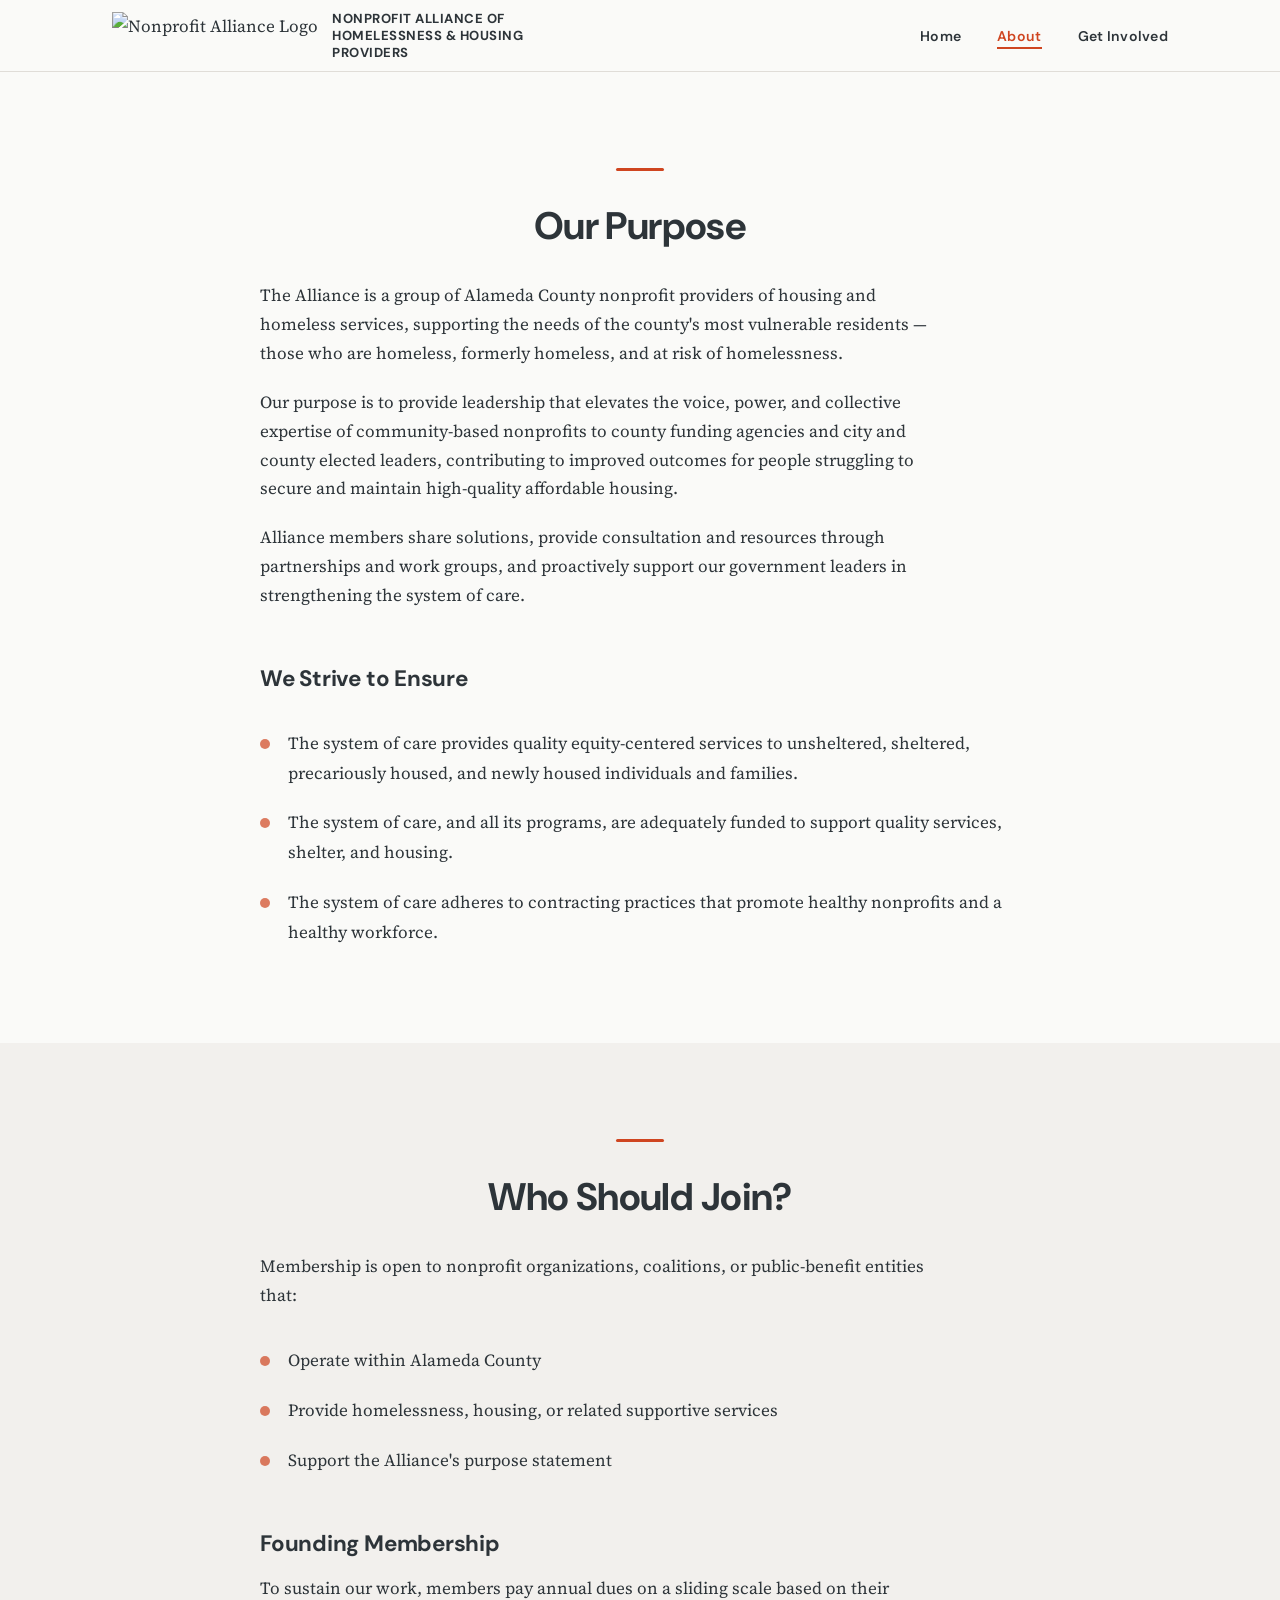
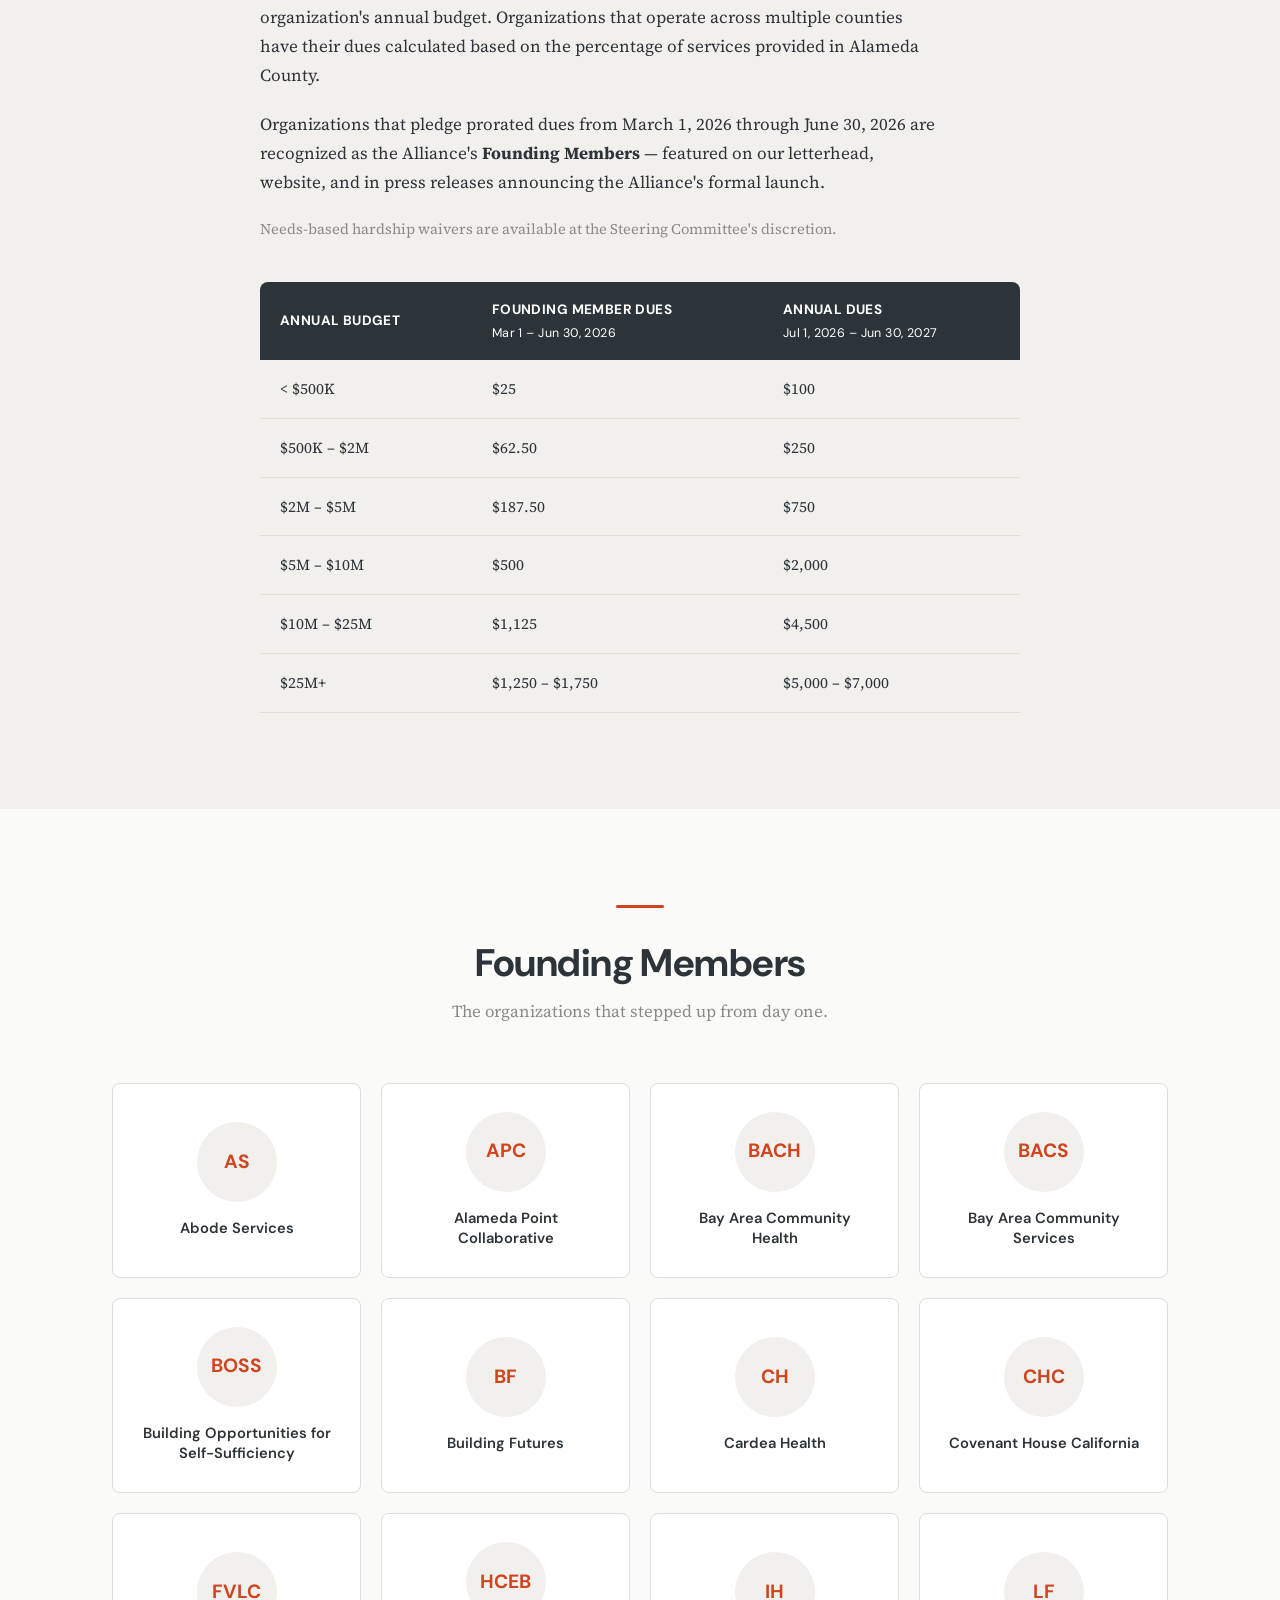
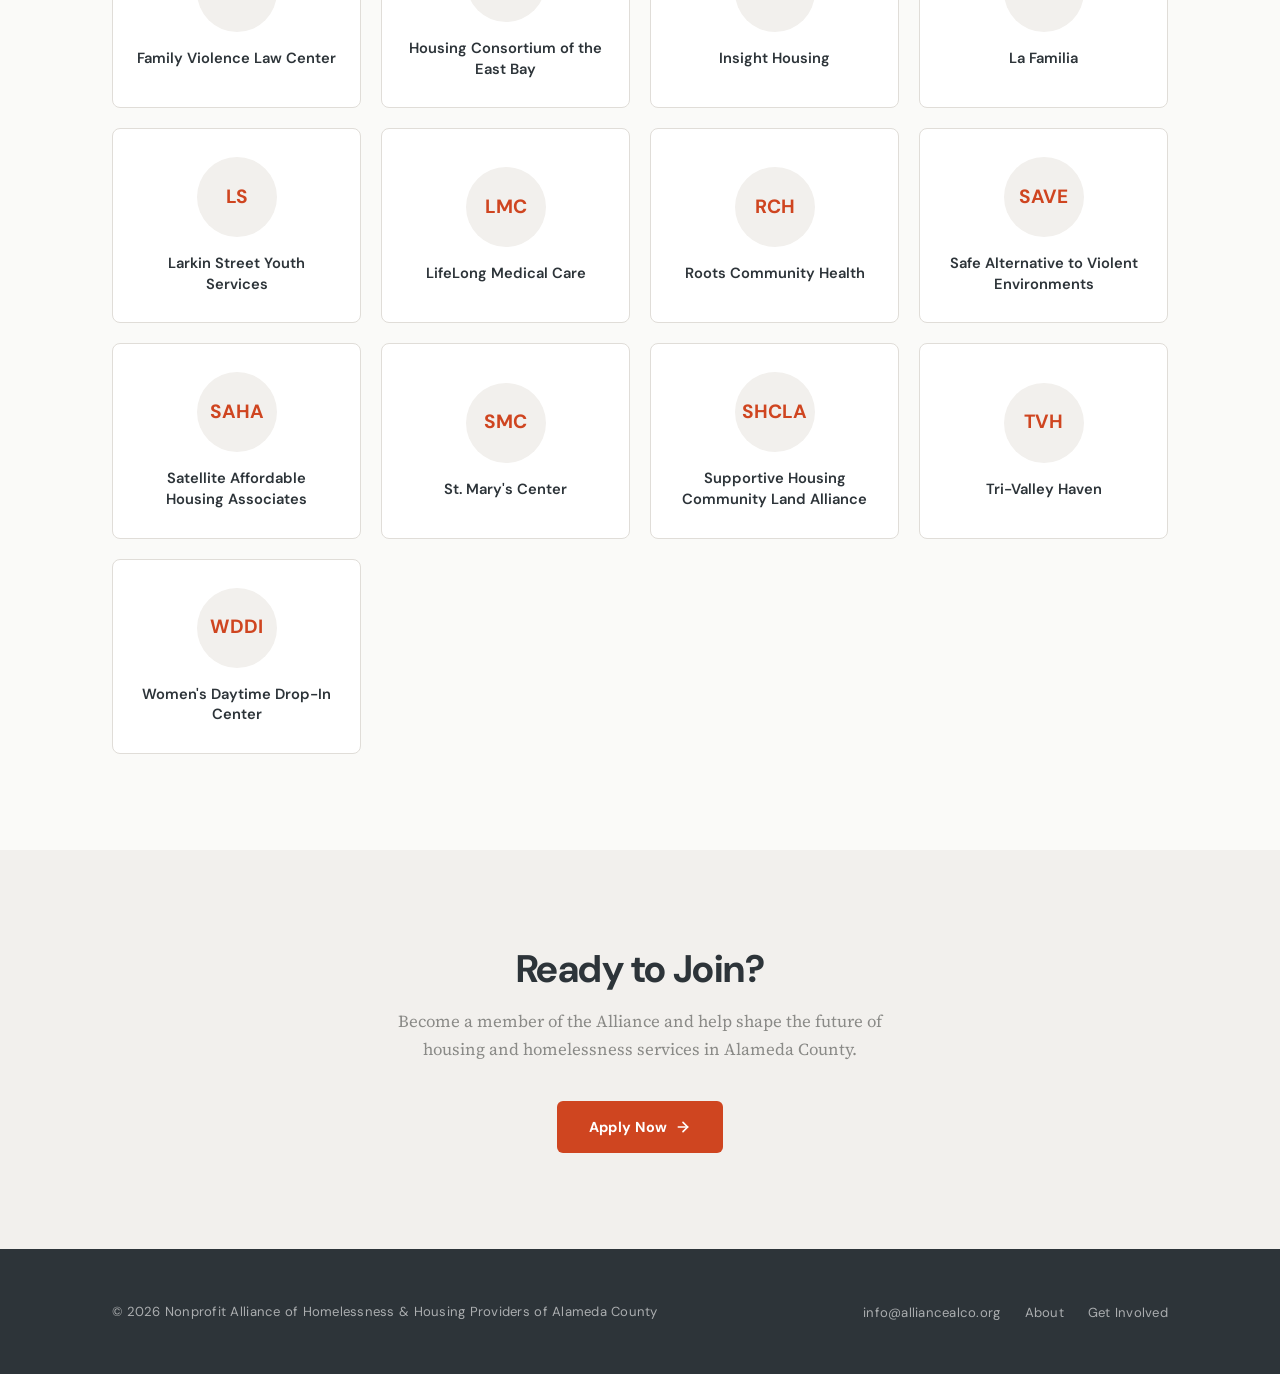
==== about.html @ 9b770913 "Initial commit" ====
<!DOCTYPE html>
<html lang="en">
<head>
  <meta charset="UTF-8">
  <meta name="viewport" content="width=device-width, initial-scale=1.0">
  <title>About — Nonprofit Alliance of Homelessness &amp; Housing Providers</title>
  <meta name="description" content="Our purpose, membership details, and the founding members of the Nonprofit Alliance of Homelessness and Housing Providers of Alameda County.">
  <link rel="preconnect" href="https://fonts.googleapis.com">
  <link rel="preconnect" href="https://fonts.gstatic.com" crossorigin>
  <link href="https://fonts.googleapis.com/css2?family=DM+Sans:ital,opsz,wght@0,9..40,400;0,9..40,600;0,9..40,700;1,9..40,400&family=Source+Serif+4:opsz,wght@8..60,400;8..60,600&display=swap" rel="stylesheet">
  <link rel="stylesheet" href="styles.css">
</head>
<body>

  <!-- ========== HEADER ========== -->
  <header class="site-header">
    <div class="header-inner">
      <a href="index.html" class="header-logo">
        <img src="assets/logo-transparent.png" alt="Nonprofit Alliance Logo">
        <span>Nonprofit Alliance of Homelessness &amp; Housing Providers</span>
      </a>
      <button class="hamburger" aria-label="Toggle menu" aria-expanded="false">
        <svg viewBox="0 0 24 24" fill="none" stroke="currentColor" stroke-width="2">
          <line x1="3" y1="6" x2="21" y2="6"/>
          <line x1="3" y1="12" x2="21" y2="12"/>
          <line x1="3" y1="18" x2="21" y2="18"/>
        </svg>
      </button>
      <nav>
        <ul class="nav-links">
          <li><a href="index.html">Home</a></li>
          <li><a href="about.html">About</a></li>
          <li><a href="get-involved.html">Get Involved</a></li>
        </ul>
      </nav>
    </div>
  </header>

  <!-- ========== PURPOSE STATEMENT ========== -->
  <section class="purpose-section">
    <div class="container">
      <div class="purpose-section__inner">
        <hr class="section-divider fade-in">
        <h2 class="fade-in">Our Purpose</h2>
        <div class="fade-in">
          <p style="margin-bottom:20px;">
            The Alliance is a group of Alameda County nonprofit providers of housing and homeless services, supporting the needs of the county's most vulnerable residents — those who are homeless, formerly homeless, and at risk of homelessness.
          </p>
          <p style="margin-bottom:20px;">
            Our purpose is to provide leadership that elevates the voice, power, and collective expertise of community-based nonprofits to county funding agencies and city and county elected leaders, contributing to improved outcomes for people struggling to secure and maintain high-quality affordable housing.
          </p>
          <p>
            Alliance members share solutions, provide consultation and resources through partnerships and work groups, and proactively support our government leaders in strengthening the system of care.
          </p>
        </div>

        <h3 class="fade-in" style="margin-top:56px; margin-bottom:24px;">We Strive to Ensure</h3>
        <ul class="purpose-goals fade-in">
          <li>The system of care provides quality equity-centered services to unsheltered, sheltered, precariously housed, and newly housed individuals and families.</li>
          <li>The system of care, and all its programs, are adequately funded to support quality services, shelter, and housing.</li>
          <li>The system of care adheres to contracting practices that promote healthy nonprofits and a healthy workforce.</li>
        </ul>
      </div>
    </div>
  </section>

  <!-- ========== WHO SHOULD JOIN ========== -->
  <section class="section section--light">
    <div class="container">
      <div style="max-width:760px; margin:0 auto;">
        <hr class="section-divider fade-in">
        <h2 class="fade-in" style="text-align:center; margin-bottom:32px;">Who Should Join?</h2>
        <p class="fade-in" style="margin-bottom:28px;">
          Membership is open to nonprofit organizations, coalitions, or public-benefit entities that:
        </p>
        <ul class="purpose-goals fade-in">
          <li>Operate within Alameda County</li>
          <li>Provide homelessness, housing, or related supportive services</li>
          <li>Support the Alliance's purpose statement</li>
        </ul>

        <h3 class="fade-in" style="margin-top:56px; margin-bottom:16px;">Founding Membership</h3>
        <p class="fade-in" style="margin-bottom:20px;">
          To sustain our work, members pay annual dues on a sliding scale based on their organization's annual budget. Organizations that operate across multiple counties have their dues calculated based on the percentage of services provided in Alameda County.
        </p>
        <p class="fade-in" style="margin-bottom:20px;">
          Organizations that pledge prorated dues from March 1, 2026 through June 30, 2026 are recognized as the Alliance's <strong>Founding Members</strong> — featured on our letterhead, website, and in press releases announcing the Alliance's formal launch.
        </p>
        <p class="fade-in" style="font-size:0.92rem; color:var(--color-mid-gray);">
          Needs-based hardship waivers are available at the Steering Committee's discretion.
        </p>

        <!-- Dues Table -->
        <div class="dues-table-wrapper fade-in">
          <table class="dues-table">
            <thead>
              <tr>
                <th>Annual Budget</th>
                <th>Founding Member Dues<br><span style="font-weight:400; text-transform:none; font-size:0.78rem;">Mar 1 – Jun 30, 2026</span></th>
                <th>Annual Dues<br><span style="font-weight:400; text-transform:none; font-size:0.78rem;">Jul 1, 2026 – Jun 30, 2027</span></th>
              </tr>
            </thead>
            <tbody>
              <tr><td>&lt; $500K</td><td>$25</td><td>$100</td></tr>
              <tr><td>$500K – $2M</td><td>$62.50</td><td>$250</td></tr>
              <tr><td>$2M – $5M</td><td>$187.50</td><td>$750</td></tr>
              <tr><td>$5M – $10M</td><td>$500</td><td>$2,000</td></tr>
              <tr><td>$10M – $25M</td><td>$1,125</td><td>$4,500</td></tr>
              <tr><td>$25M+</td><td>$1,250 – $1,750</td><td>$5,000 – $7,000</td></tr>
            </tbody>
          </table>
        </div>
      </div>
    </div>
  </section>

  <!-- ========== FOUNDING MEMBERS ========== -->
  <section class="members-section">
    <div class="container">
      <hr class="section-divider fade-in">
      <h2 class="fade-in">Founding Members</h2>
      <p class="members-section__subtitle fade-in">The organizations that stepped up from day one.</p>

      <div class="members-grid">

        <div class="member-card fade-in">
          <div class="member-card__logo"><span class="member-card__logo--placeholder">AS</span></div>
          <h4>Abode Services</h4>
        </div>

        <div class="member-card fade-in">
          <div class="member-card__logo"><span class="member-card__logo--placeholder">APC</span></div>
          <h4>Alameda Point Collaborative</h4>
        </div>

        <div class="member-card fade-in">
          <div class="member-card__logo"><span class="member-card__logo--placeholder">BACH</span></div>
          <h4>Bay Area Community Health</h4>
        </div>

        <div class="member-card fade-in">
          <div class="member-card__logo"><span class="member-card__logo--placeholder">BACS</span></div>
          <h4>Bay Area Community Services</h4>
        </div>

        <div class="member-card fade-in">
          <div class="member-card__logo"><span class="member-card__logo--placeholder">BOSS</span></div>
          <h4>Building Opportunities for Self-Sufficiency</h4>
        </div>

        <div class="member-card fade-in">
          <div class="member-card__logo"><span class="member-card__logo--placeholder">BF</span></div>
          <h4>Building Futures</h4>
        </div>

        <div class="member-card fade-in">
          <div class="member-card__logo"><span class="member-card__logo--placeholder">CH</span></div>
          <h4>Cardea Health</h4>
        </div>

        <div class="member-card fade-in">
          <div class="member-card__logo"><span class="member-card__logo--placeholder">CHC</span></div>
          <h4>Covenant House California</h4>
        </div>

        <div class="member-card fade-in">
          <div class="member-card__logo"><span class="member-card__logo--placeholder">FVLC</span></div>
          <h4>Family Violence Law Center</h4>
        </div>

        <div class="member-card fade-in">
          <div class="member-card__logo"><span class="member-card__logo--placeholder">HCEB</span></div>
          <h4>Housing Consortium of the East Bay</h4>
        </div>

        <div class="member-card fade-in">
          <div class="member-card__logo"><span class="member-card__logo--placeholder">IH</span></div>
          <h4>Insight Housing</h4>
        </div>

        <div class="member-card fade-in">
          <div class="member-card__logo"><span class="member-card__logo--placeholder">LF</span></div>
          <h4>La Familia</h4>
        </div>

        <div class="member-card fade-in">
          <div class="member-card__logo"><span class="member-card__logo--placeholder">LS</span></div>
          <h4>Larkin Street Youth Services</h4>
        </div>

        <div class="member-card fade-in">
          <div class="member-card__logo"><span class="member-card__logo--placeholder">LMC</span></div>
          <h4>LifeLong Medical Care</h4>
        </div>

        <div class="member-card fade-in">
          <div class="member-card__logo"><span class="member-card__logo--placeholder">RCH</span></div>
          <h4>Roots Community Health</h4>
        </div>

        <div class="member-card fade-in">
          <div class="member-card__logo"><span class="member-card__logo--placeholder">SAVE</span></div>
          <h4>Safe Alternative to Violent Environments</h4>
        </div>

        <div class="member-card fade-in">
          <div class="member-card__logo"><span class="member-card__logo--placeholder">SAHA</span></div>
          <h4>Satellite Affordable Housing Associates</h4>
        </div>

        <div class="member-card fade-in">
          <div class="member-card__logo"><span class="member-card__logo--placeholder">SMC</span></div>
          <h4>St. Mary's Center</h4>
        </div>

        <div class="member-card fade-in">
          <div class="member-card__logo"><span class="member-card__logo--placeholder">SHCLA</span></div>
          <h4>Supportive Housing Community Land Alliance</h4>
        </div>

        <div class="member-card fade-in">
          <div class="member-card__logo"><span class="member-card__logo--placeholder">TVH</span></div>
          <h4>Tri-Valley Haven</h4>
        </div>

        <div class="member-card fade-in">
          <div class="member-card__logo"><span class="member-card__logo--placeholder">WDDI</span></div>
          <h4>Women's Daytime Drop-In Center</h4>
        </div>

      </div>
    </div>
  </section>

  <!-- ========== CTA ========== -->
  <section class="section section--light">
    <div class="container" style="text-align:center;">
      <h2 class="fade-in">Ready to Join?</h2>
      <p class="fade-in" style="margin:16px auto 36px; color:var(--color-mid-gray); font-size:1.05rem; max-width:520px;">
        Become a member of the Alliance and help shape the future of housing and homelessness services in Alameda County.
      </p>
      <a href="https://docs.google.com/forms/d/e/1FAIpQLSe69scnPIRaoThyMR6WDxv0zRVeHmMl56t-_Q5QWDwLuuTLCQ/viewform?usp=header" class="btn btn--primary fade-in" target="_blank" rel="noopener">
        Apply Now
        <svg width="16" height="16" viewBox="0 0 24 24" fill="none" stroke="currentColor" stroke-width="2.5" stroke-linecap="round" stroke-linejoin="round"><line x1="5" y1="12" x2="19" y2="12"/><polyline points="12 5 19 12 12 19"/></svg>
      </a>
    </div>
  </section>

  <!-- ========== FOOTER ========== -->
  <footer class="site-footer">
    <div class="footer-inner">
      <p>&copy; 2026 Nonprofit Alliance of Homelessness &amp; Housing Providers of Alameda County</p>
      <ul class="footer-links">
        <li><a href="mailto:info@alliancealco.org">info@alliancealco.org</a></li>
        <li><a href="about.html">About</a></li>
        <li><a href="get-involved.html">Get Involved</a></li>
      </ul>
    </div>
  </footer>

  <script src="main.js"></script>
</body>
</html>
---- styles.css ----
/* ============================================
   Nonprofit Alliance of Homelessness & Housing
   Providers of Alameda County — Website Styles
   ============================================ */

/* --- CSS Custom Properties --- */
:root {
  --color-charcoal: #2D3439;
  --color-red: #CF4520;
  --color-red-dark: #B53A1A;
  --color-red-light: rgba(207, 69, 32, 0.08);
  --color-warm-white: #FAFAF8;
  --color-light-gray: #F2F0ED;
  --color-mid-gray: #8A8A87;
  --color-border: #E0DDD8;
  --color-white: #FFFFFF;

  --font-display: 'DM Sans', 'Helvetica Neue', Arial, sans-serif;
  --font-body: 'Source Serif 4', 'Georgia', serif;

  --max-width: 1120px;
  --header-height: 72px;

  --ease-out: cubic-bezier(0.22, 1, 0.36, 1);
}

/* --- Reset & Base --- */
*,
*::before,
*::after {
  margin: 0;
  padding: 0;
  box-sizing: border-box;
}

html {
  scroll-behavior: smooth;
  -webkit-font-smoothing: antialiased;
  -moz-osx-font-smoothing: grayscale;
}

body {
  font-family: var(--font-body);
  color: var(--color-charcoal);
  background-color: var(--color-warm-white);
  line-height: 1.7;
  font-size: 17px;
}

img {
  max-width: 100%;
  display: block;
}

a {
  color: var(--color-red);
  text-decoration: none;
  transition: color 0.2s ease;
}

a:hover {
  color: var(--color-red-dark);
}

/* --- Typography --- */
h1, h2, h3, h4, h5, h6 {
  font-family: var(--font-display);
  font-weight: 700;
  line-height: 1.2;
  color: var(--color-charcoal);
}

h1 {
  font-size: clamp(2.2rem, 5vw, 3.4rem);
  letter-spacing: -0.02em;
}

h2 {
  font-size: clamp(1.6rem, 3.5vw, 2.4rem);
  letter-spacing: -0.015em;
}

h3 {
  font-size: clamp(1.15rem, 2vw, 1.4rem);
  letter-spacing: -0.01em;
}

p {
  max-width: 680px;
}

/* --- Layout Utilities --- */
.container {
  max-width: var(--max-width);
  margin: 0 auto;
  padding: 0 32px;
}

.section {
  padding: 96px 0;
}

.section--light {
  background: var(--color-light-gray);
}

/* --- Fade-in Animation --- */
.fade-in {
  opacity: 0;
  transform: translateY(24px);
  transition: opacity 0.7s var(--ease-out), transform 0.7s var(--ease-out);
}

.fade-in.visible {
  opacity: 1;
  transform: translateY(0);
}

/* --- Header / Navigation --- */
.site-header {
  position: sticky;
  top: 0;
  z-index: 100;
  background: var(--color-warm-white);
  border-bottom: 1px solid var(--color-border);
  height: var(--header-height);
  display: flex;
  align-items: center;
  backdrop-filter: blur(12px);
  -webkit-backdrop-filter: blur(12px);
  background: rgba(250, 250, 248, 0.92);
}

.header-inner {
  max-width: var(--max-width);
  margin: 0 auto;
  padding: 0 32px;
  width: 100%;
  display: flex;
  align-items: center;
  justify-content: space-between;
}

.header-logo {
  display: flex;
  align-items: center;
  gap: 14px;
  text-decoration: none;
  color: var(--color-charcoal);
}

.header-logo img {
  height: 48px;
  width: auto;
}

.header-logo span {
  font-family: var(--font-display);
  font-size: 0.82rem;
  font-weight: 700;
  letter-spacing: 0.04em;
  text-transform: uppercase;
  line-height: 1.3;
  max-width: 220px;
  color: var(--color-charcoal);
}

.nav-links {
  display: flex;
  align-items: center;
  gap: 36px;
  list-style: none;
}

.nav-links a {
  font-family: var(--font-display);
  font-size: 0.88rem;
  font-weight: 600;
  color: var(--color-charcoal);
  text-decoration: none;
  letter-spacing: 0.02em;
  position: relative;
  padding-bottom: 2px;
}

.nav-links a::after {
  content: '';
  position: absolute;
  bottom: -2px;
  left: 0;
  width: 0;
  height: 2px;
  background: var(--color-red);
  transition: width 0.3s var(--ease-out);
}

.nav-links a:hover::after,
.nav-links a.active::after {
  width: 100%;
}

.nav-links a.active {
  color: var(--color-red);
}

/* Mobile hamburger */
.hamburger {
  display: none;
  background: none;
  border: none;
  cursor: pointer;
  padding: 4px;
}

.hamburger svg {
  width: 28px;
  height: 28px;
  stroke: var(--color-charcoal);
}

/* --- Hero Section --- */
.hero {
  padding: 100px 0 80px;
  text-align: center;
}

.hero__logo {
  width: 160px;
  height: auto;
  margin: 0 auto 40px;
}

.hero h1 {
  margin-bottom: 24px;
}

.hero h1 .accent {
  color: var(--color-red);
}

.hero__subtitle {
  font-size: 1.15rem;
  color: var(--color-mid-gray);
  max-width: 620px;
  margin: 0 auto 48px;
  line-height: 1.8;
}

/* --- Buttons --- */
.btn {
  display: inline-flex;
  align-items: center;
  gap: 8px;
  font-family: var(--font-display);
  font-size: 0.9rem;
  font-weight: 700;
  letter-spacing: 0.03em;
  padding: 14px 32px;
  border-radius: 6px;
  border: none;
  cursor: pointer;
  transition: all 0.25s var(--ease-out);
  text-decoration: none;
}

.btn--primary {
  background: var(--color-red);
  color: var(--color-white);
}

.btn--primary:hover {
  background: var(--color-red-dark);
  color: var(--color-white);
  transform: translateY(-2px);
  box-shadow: 0 6px 24px rgba(207, 69, 32, 0.25);
}

.btn--outline {
  background: transparent;
  color: var(--color-charcoal);
  border: 2px solid var(--color-border);
}

.btn--outline:hover {
  border-color: var(--color-charcoal);
  color: var(--color-charcoal);
  transform: translateY(-2px);
}

.btn-group {
  display: flex;
  gap: 16px;
  justify-content: center;
  flex-wrap: wrap;
}

/* --- Pillars / Feature Cards --- */
.pillars {
  display: grid;
  grid-template-columns: repeat(3, 1fr);
  gap: 32px;
  margin-top: 56px;
}

.pillar-card {
  background: var(--color-white);
  border: 1px solid var(--color-border);
  border-radius: 10px;
  padding: 40px 32px;
  transition: transform 0.3s var(--ease-out), box-shadow 0.3s var(--ease-out);
}

.pillar-card:hover {
  transform: translateY(-4px);
  box-shadow: 0 12px 40px rgba(0, 0, 0, 0.06);
}

.pillar-card__icon {
  width: 48px;
  height: 48px;
  background: var(--color-red-light);
  border-radius: 10px;
  display: flex;
  align-items: center;
  justify-content: center;
  margin-bottom: 20px;
}

.pillar-card__icon svg {
  width: 24px;
  height: 24px;
  stroke: var(--color-red);
  fill: none;
  stroke-width: 1.8;
  stroke-linecap: round;
  stroke-linejoin: round;
}

.pillar-card h3 {
  margin-bottom: 12px;
}

.pillar-card p {
  color: var(--color-mid-gray);
  font-size: 0.95rem;
  line-height: 1.7;
}

/* --- Purpose Statement Section --- */
.purpose-section {
  padding: 96px 0;
}

.purpose-section__inner {
  max-width: 760px;
  margin: 0 auto;
}

.purpose-section h2 {
  margin-bottom: 32px;
  text-align: center;
}

.purpose-section blockquote {
  font-size: 1.08rem;
  line-height: 1.85;
  color: var(--color-charcoal);
  border-left: 3px solid var(--color-red);
  padding-left: 28px;
  margin: 32px 0;
  max-width: 100%;
}

.purpose-goals {
  list-style: none;
  margin-top: 36px;
  display: flex;
  flex-direction: column;
  gap: 20px;
}

.purpose-goals li {
  padding-left: 28px;
  position: relative;
  line-height: 1.75;
}

.purpose-goals li::before {
  content: '';
  position: absolute;
  left: 0;
  top: 10px;
  width: 10px;
  height: 10px;
  border-radius: 50%;
  background: var(--color-red);
  opacity: 0.7;
}

/* --- Founding Members --- */
.members-section {
  padding: 96px 0;
}

.members-section h2 {
  text-align: center;
  margin-bottom: 12px;
}

.members-section__subtitle {
  text-align: center;
  color: var(--color-mid-gray);
  margin: 0 auto 56px;
  font-size: 1.05rem;
}

.members-grid {
  display: grid;
  grid-template-columns: repeat(auto-fill, minmax(220px, 1fr));
  gap: 20px;
}

.member-card {
  background: var(--color-white);
  border: 1px solid var(--color-border);
  border-radius: 8px;
  padding: 28px 24px;
  display: flex;
  flex-direction: column;
  align-items: center;
  justify-content: center;
  text-align: center;
  min-height: 120px;
  transition: transform 0.3s var(--ease-out), box-shadow 0.3s var(--ease-out);
}

.member-card:hover {
  transform: translateY(-3px);
  box-shadow: 0 8px 28px rgba(0, 0, 0, 0.05);
}

.member-card__logo {
  width: 80px;
  height: 80px;
  border-radius: 50%;
  background: var(--color-light-gray);
  display: flex;
  align-items: center;
  justify-content: center;
  margin-bottom: 16px;
  overflow: hidden;
  flex-shrink: 0;
}

.member-card__logo img {
  width: 100%;
  height: 100%;
  object-fit: cover;
}

.member-card__logo--placeholder {
  font-family: var(--font-display);
  font-size: 1.2rem;
  font-weight: 700;
  color: var(--color-red);
}

.member-card h4 {
  font-size: 0.92rem;
  font-weight: 600;
  line-height: 1.4;
}

/* --- Dues Table --- */
.dues-table-wrapper {
  overflow-x: auto;
  margin-top: 40px;
}

.dues-table {
  width: 100%;
  border-collapse: collapse;
  font-size: 0.95rem;
}

.dues-table thead th {
  font-family: var(--font-display);
  font-weight: 700;
  text-align: left;
  padding: 16px 20px;
  background: var(--color-charcoal);
  color: var(--color-white);
  font-size: 0.85rem;
  letter-spacing: 0.03em;
  text-transform: uppercase;
}

.dues-table thead th:first-child {
  border-radius: 8px 0 0 0;
}

.dues-table thead th:last-child {
  border-radius: 0 8px 0 0;
}

.dues-table tbody td {
  padding: 16px 20px;
  border-bottom: 1px solid var(--color-border);
}

.dues-table tbody tr:nth-child(even) {
  background: var(--color-light-gray);
}

.dues-table tbody tr:hover {
  background: var(--color-red-light);
}

/* --- Contact / Get Involved --- */
.contact-section {
  padding: 96px 0;
  text-align: center;
}

.contact-section h2 {
  margin-bottom: 20px;
}

.contact-section p {
  margin: 0 auto 40px;
  color: var(--color-mid-gray);
  font-size: 1.05rem;
}

.contact-cards {
  display: grid;
  grid-template-columns: repeat(auto-fit, minmax(280px, 1fr));
  gap: 28px;
  margin-top: 48px;
  text-align: left;
}

.contact-card {
  background: var(--color-white);
  border: 1px solid var(--color-border);
  border-radius: 10px;
  padding: 40px 32px;
}

.contact-card h3 {
  margin-bottom: 12px;
}

.contact-card p {
  color: var(--color-mid-gray);
  font-size: 0.95rem;
  margin-bottom: 24px;
}

/* --- Footer --- */
.site-footer {
  background: var(--color-charcoal);
  color: rgba(255, 255, 255, 0.6);
  padding: 48px 0;
}

.footer-inner {
  max-width: var(--max-width);
  margin: 0 auto;
  padding: 0 32px;
  display: flex;
  justify-content: space-between;
  align-items: center;
  flex-wrap: wrap;
  gap: 20px;
}

.footer-inner p {
  font-family: var(--font-display);
  font-size: 0.82rem;
  letter-spacing: 0.02em;
}

.footer-links {
  display: flex;
  gap: 24px;
  list-style: none;
}

.footer-links a {
  font-family: var(--font-display);
  font-size: 0.82rem;
  color: rgba(255, 255, 255, 0.6);
  letter-spacing: 0.02em;
}

.footer-links a:hover {
  color: var(--color-white);
}

/* --- Divider --- */
.section-divider {
  width: 48px;
  height: 3px;
  background: var(--color-red);
  border: none;
  margin: 0 auto 32px;
  border-radius: 2px;
}

/* --- Responsive --- */
@media (max-width: 900px) {
  .pillars {
    grid-template-columns: 1fr;
    gap: 20px;
  }

  .members-grid {
    grid-template-columns: repeat(auto-fill, minmax(180px, 1fr));
  }
}

@media (max-width: 768px) {
  .hamburger {
    display: block;
  }

  .nav-links {
    display: none;
    position: absolute;
    top: var(--header-height);
    left: 0;
    right: 0;
    background: var(--color-warm-white);
    border-bottom: 1px solid var(--color-border);
    flex-direction: column;
    padding: 24px 32px;
    gap: 20px;
  }

  .nav-links.open {
    display: flex;
  }

  .hero {
    padding: 64px 0 56px;
  }

  .hero__logo {
    width: 120px;
  }

  .section {
    padding: 64px 0;
  }

  .header-logo span {
    font-size: 0.72rem;
    max-width: 160px;
  }

  .footer-inner {
    flex-direction: column;
    text-align: center;
  }
}
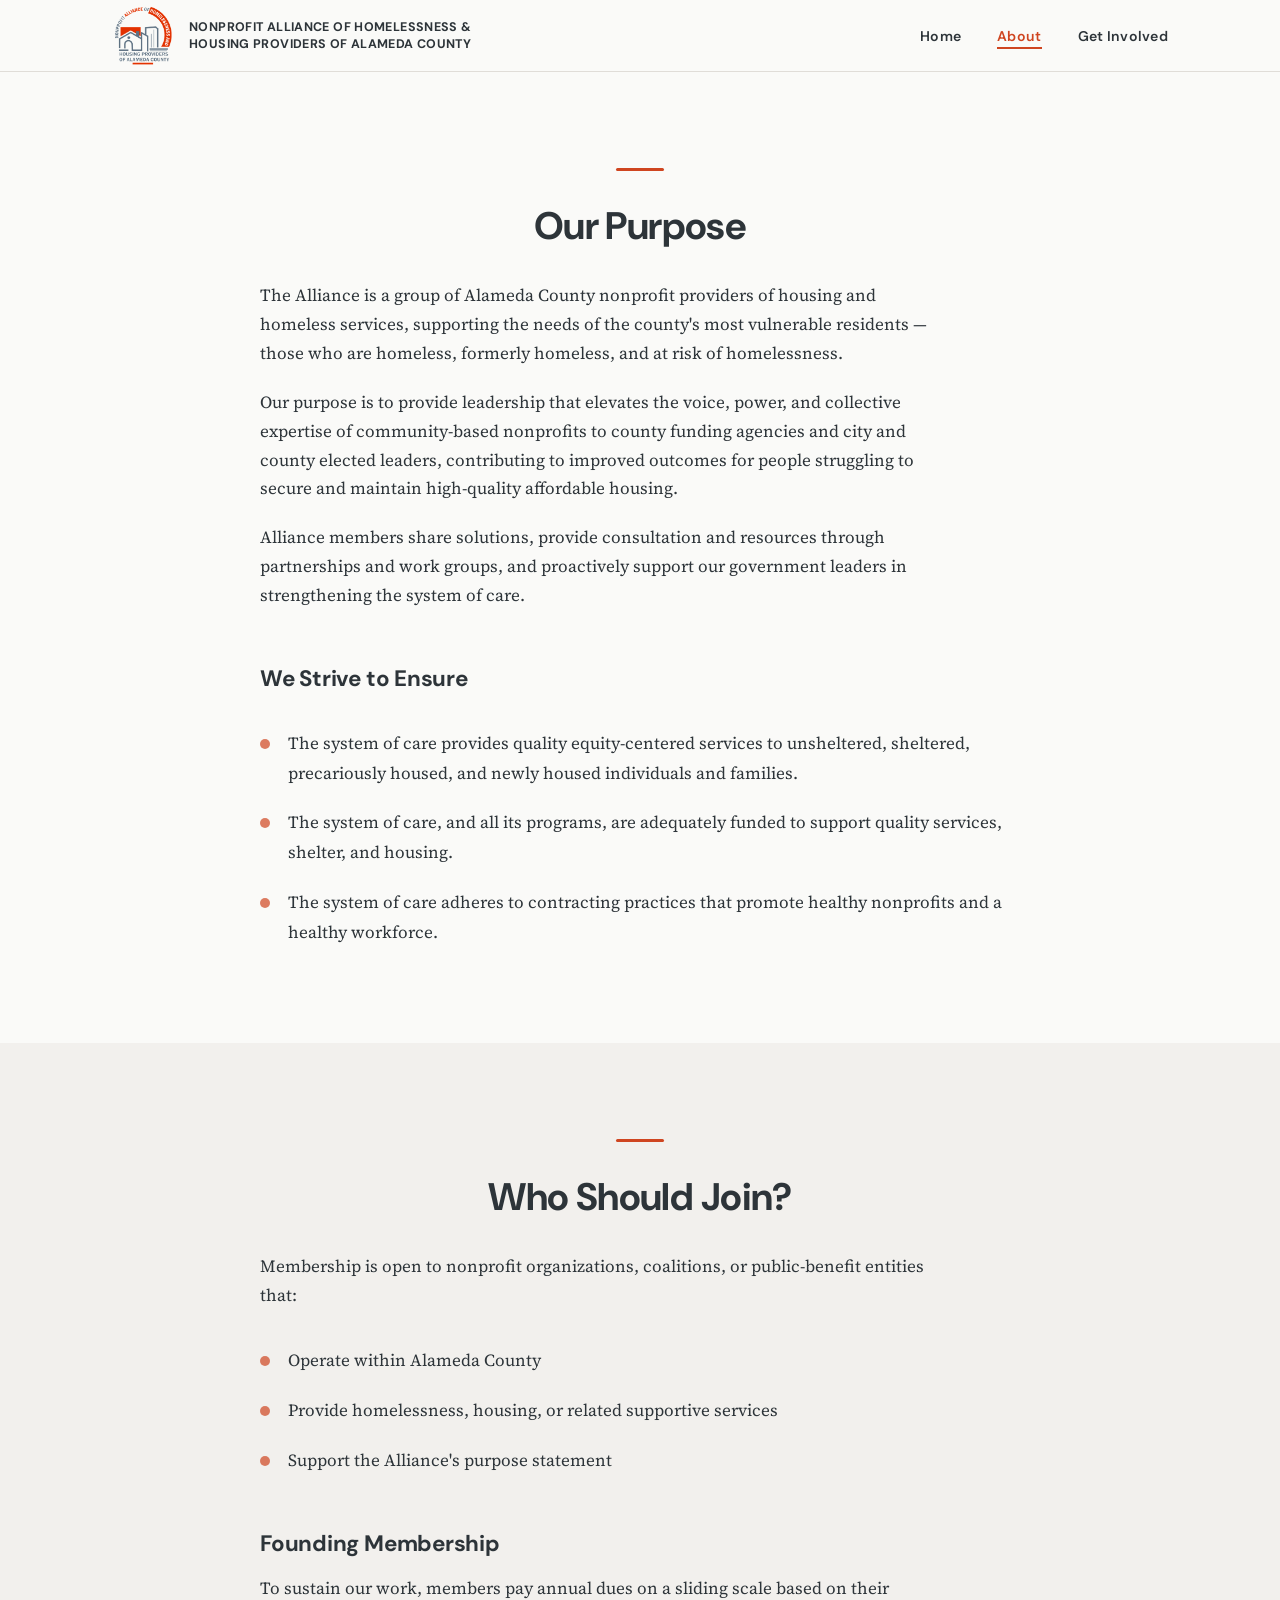
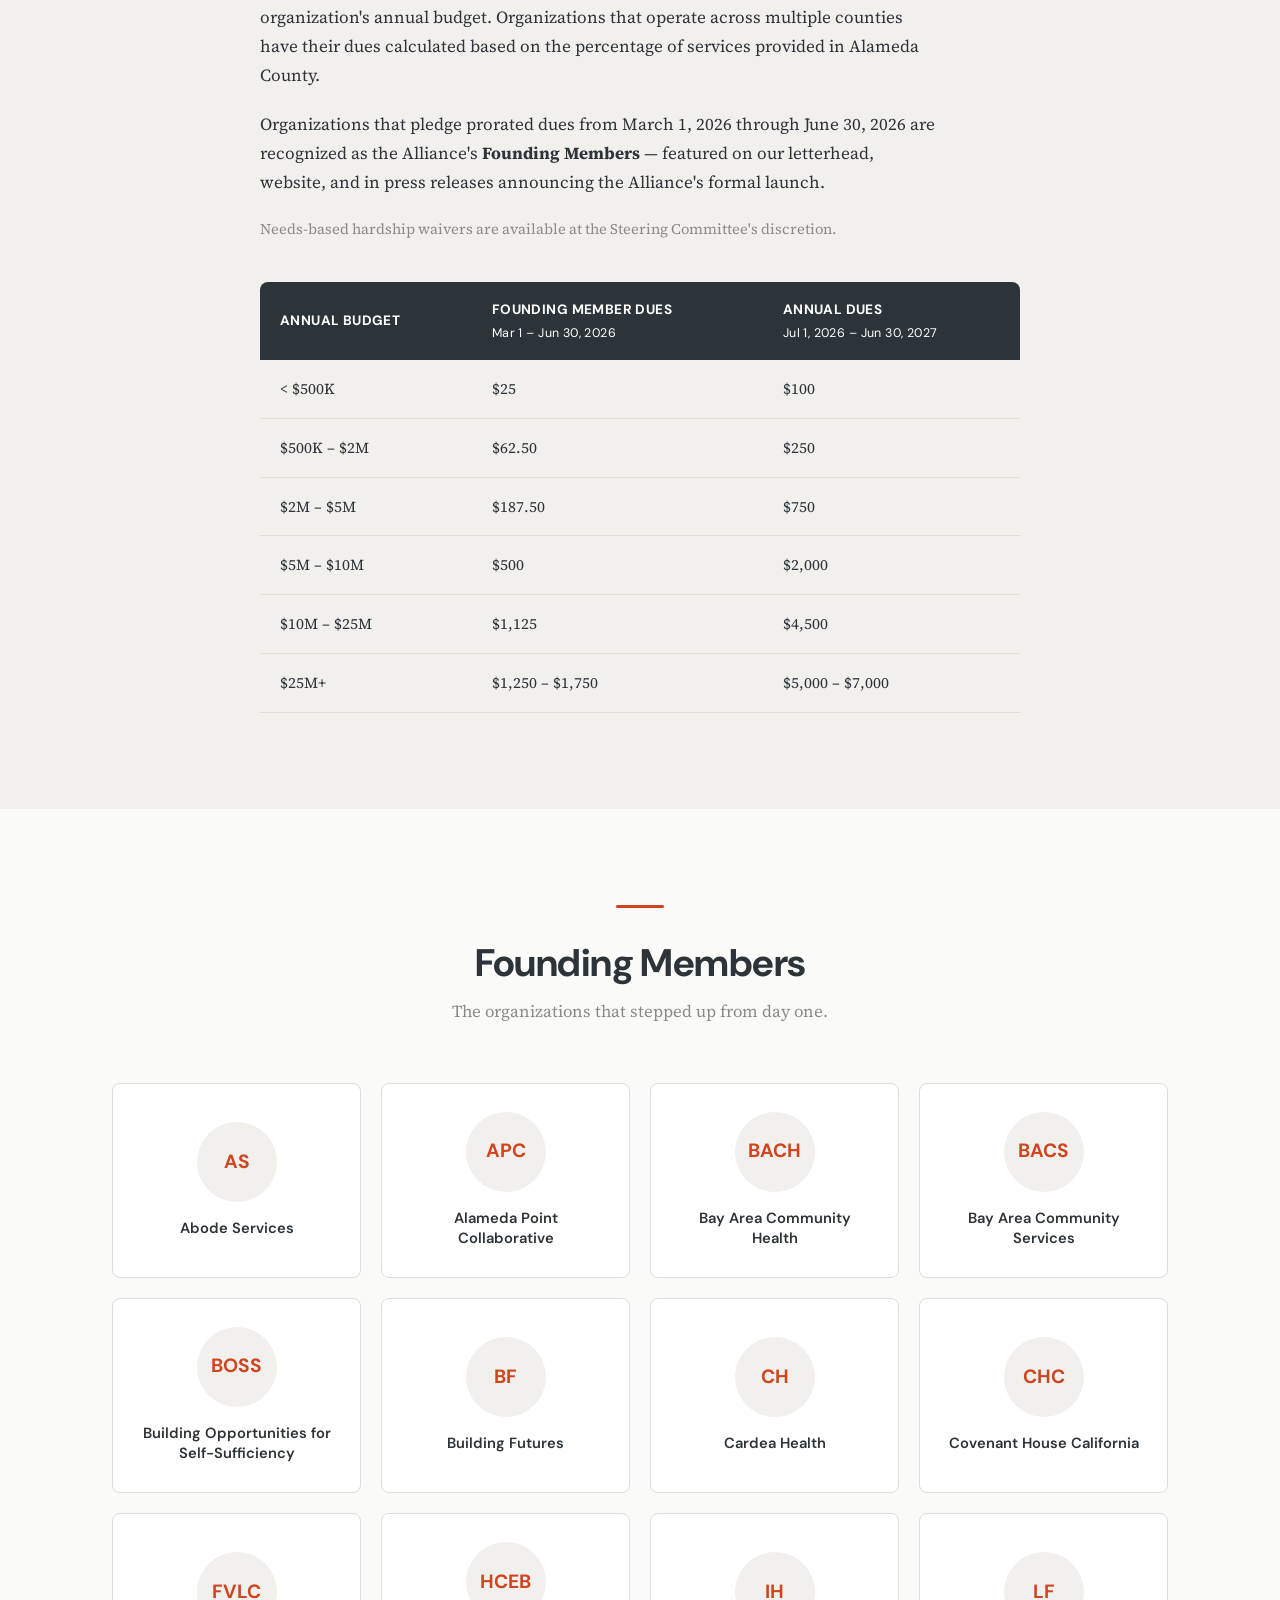
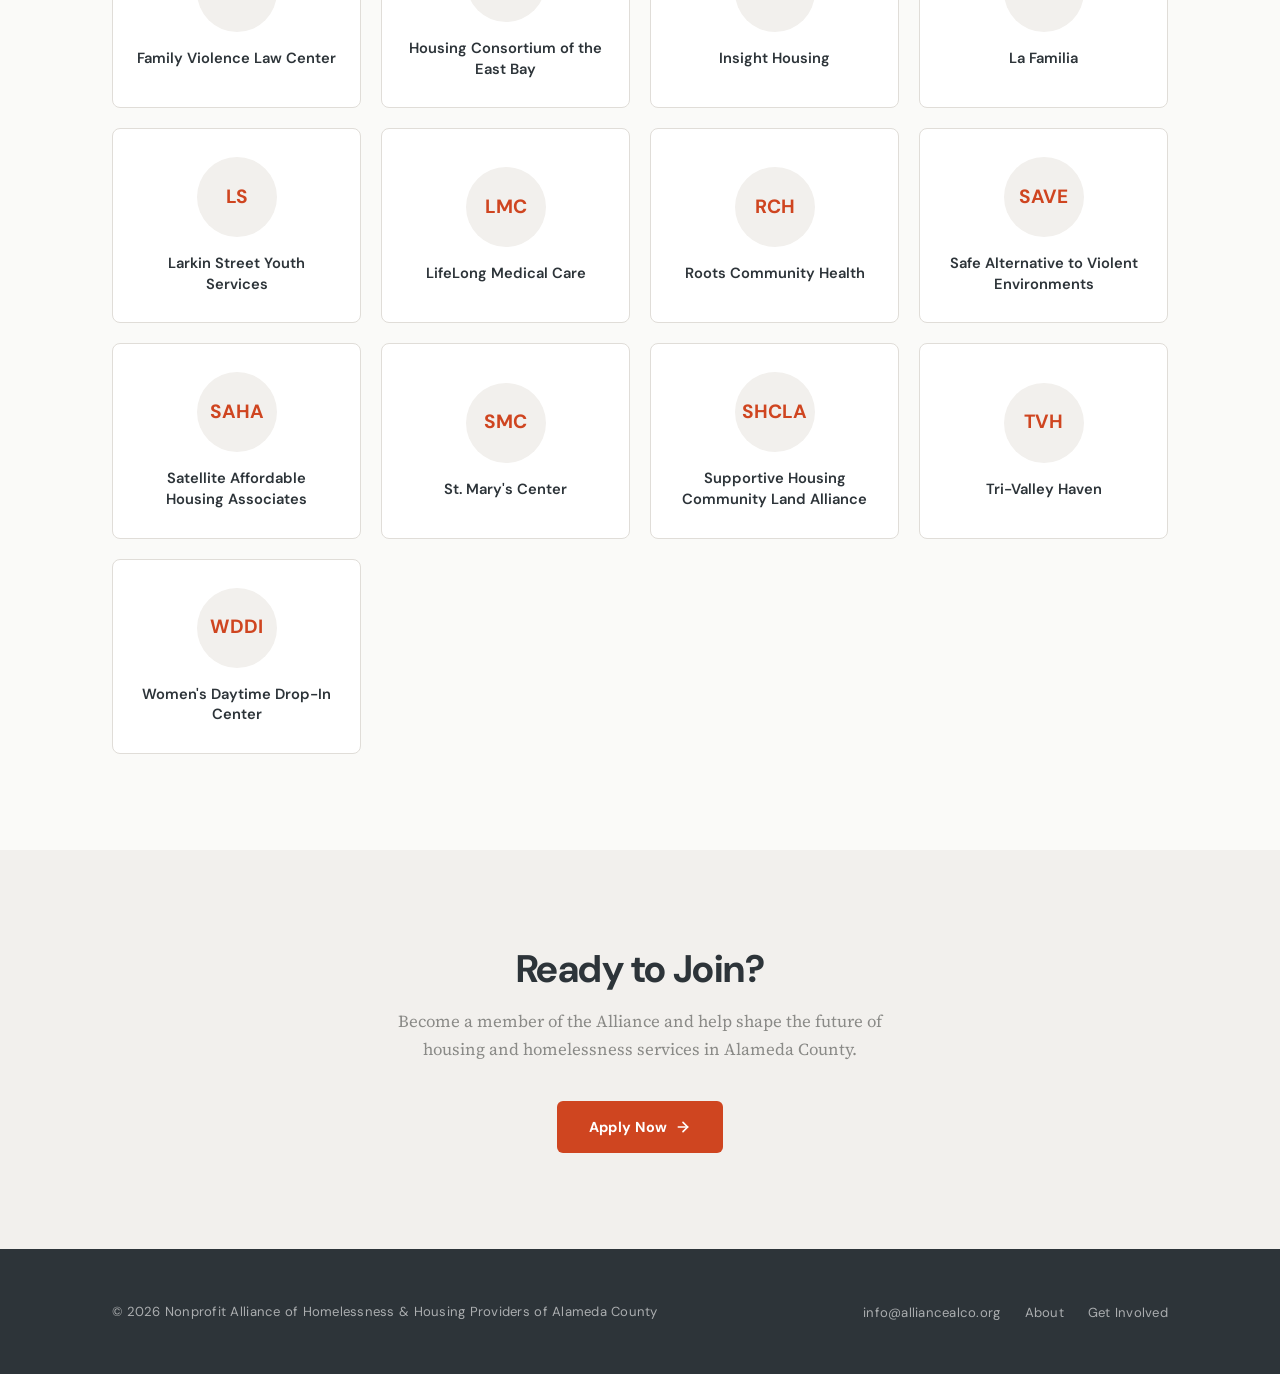
==== commit 1765e2c0: "Add logo assets and update branding across site - Add nonprofit alliance logo (transparent PNG and w" ====
--- a/about.html
+++ b/about.html
@@ -3,7 +3,7 @@
 <head>
   <meta charset="UTF-8">
   <meta name="viewport" content="width=device-width, initial-scale=1.0">
-  <title>About — Nonprofit Alliance of Homelessness &amp; Housing Providers</title>
+  <title>About — Nonprofit Alliance of Homelessness &amp; Housing Providers of Alameda County</title>
   <meta name="description" content="Our purpose, membership details, and the founding members of the Nonprofit Alliance of Homelessness and Housing Providers of Alameda County.">
   <link rel="preconnect" href="https://fonts.googleapis.com">
   <link rel="preconnect" href="https://fonts.gstatic.com" crossorigin>
@@ -17,7 +17,7 @@
     <div class="header-inner">
       <a href="index.html" class="header-logo">
         <img src="assets/logo-transparent.png" alt="Nonprofit Alliance Logo">
-        <span>Nonprofit Alliance of Homelessness &amp; Housing Providers</span>
+        <span>Nonprofit Alliance of Homelessness &amp;<br>Housing Providers of Alameda County</span>
       </a>
       <button class="hamburger" aria-label="Toggle menu" aria-expanded="false">
         <svg viewBox="0 0 24 24" fill="none" stroke="currentColor" stroke-width="2">
--- a/styles.css
+++ b/styles.css
@@ -150,18 +150,18 @@
 }
 
 .header-logo img {
-  height: 48px;
+  height: 64px;
   width: auto;
 }
 
 .header-logo span {
   font-family: var(--font-display);
-  font-size: 0.82rem;
+  font-size: 0.78rem;
   font-weight: 700;
-  letter-spacing: 0.04em;
+  letter-spacing: 0.03em;
   text-transform: uppercase;
   line-height: 1.3;
-  max-width: 220px;
+  max-width: 360px;
   color: var(--color-charcoal);
 }
 
@@ -225,7 +225,7 @@
 }
 
 .hero__logo {
-  width: 160px;
+  width: 220px;
   height: auto;
   margin: 0 auto 40px;
 }
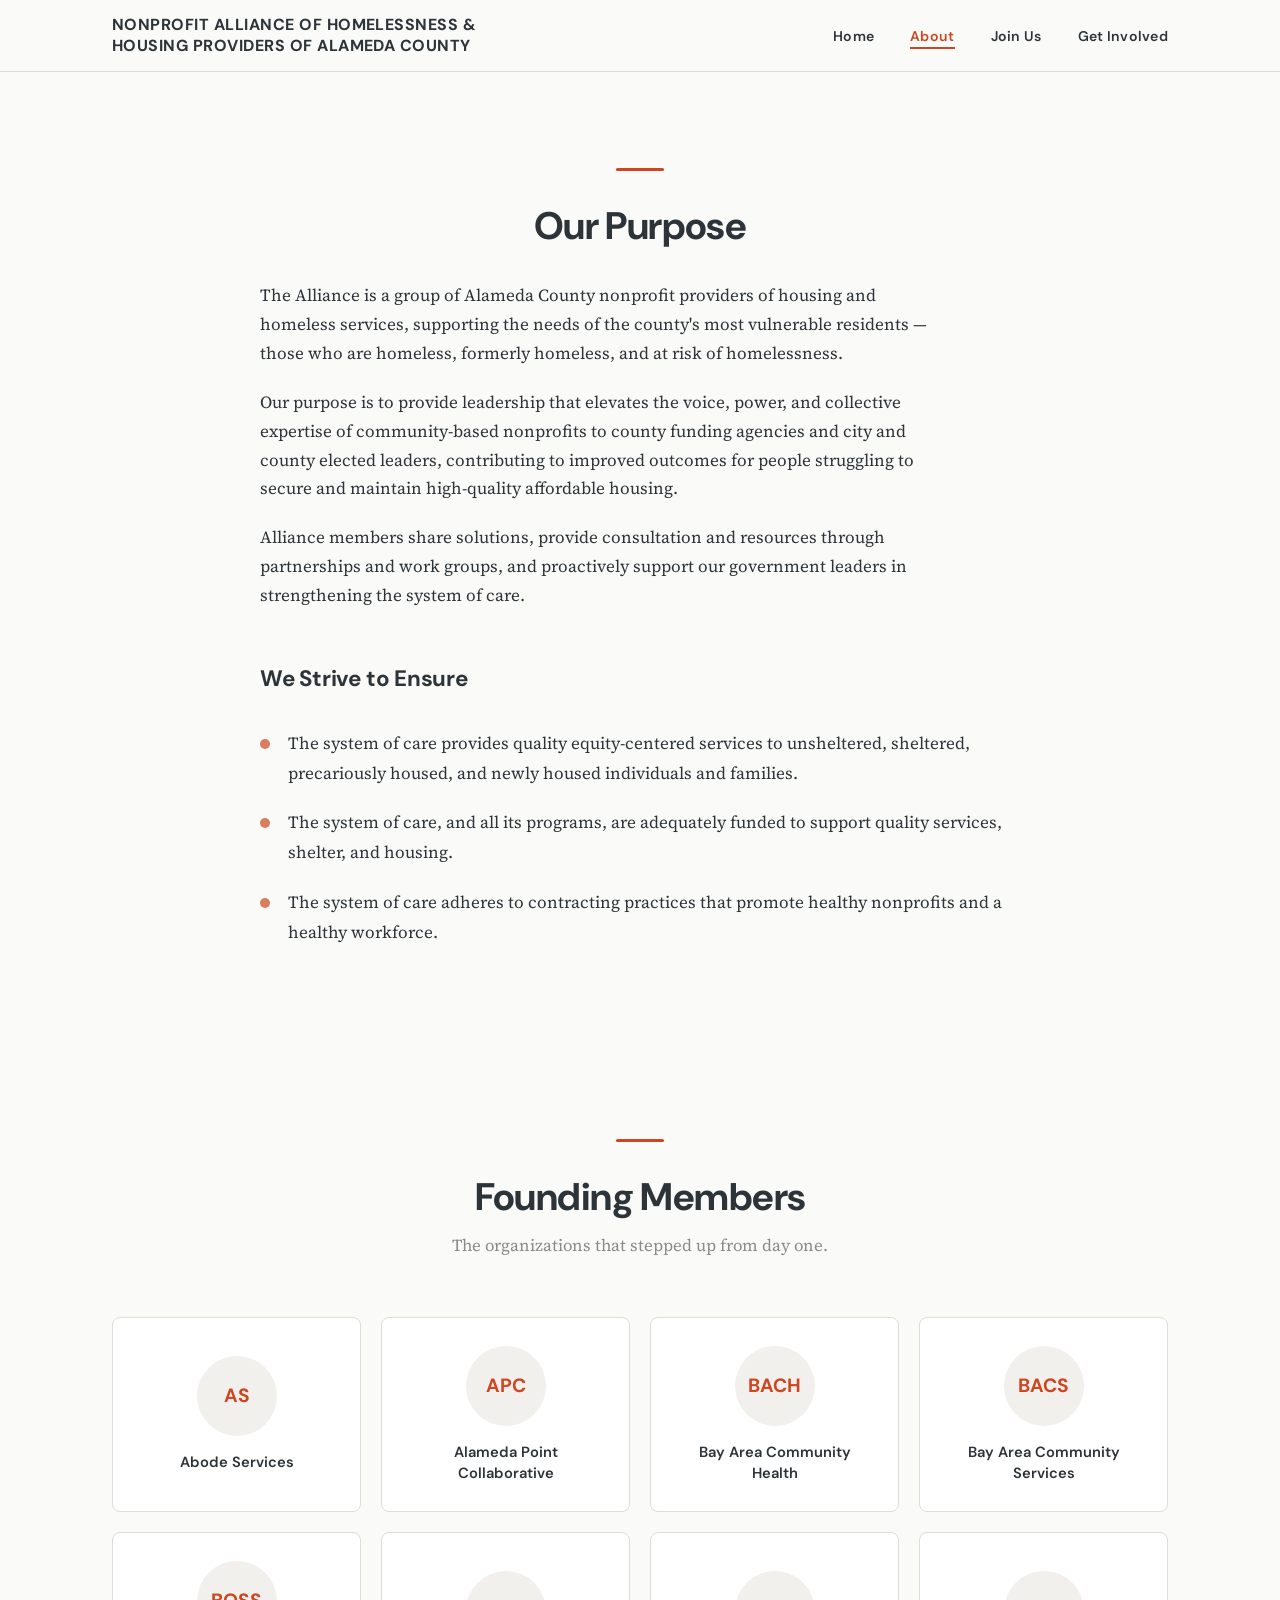
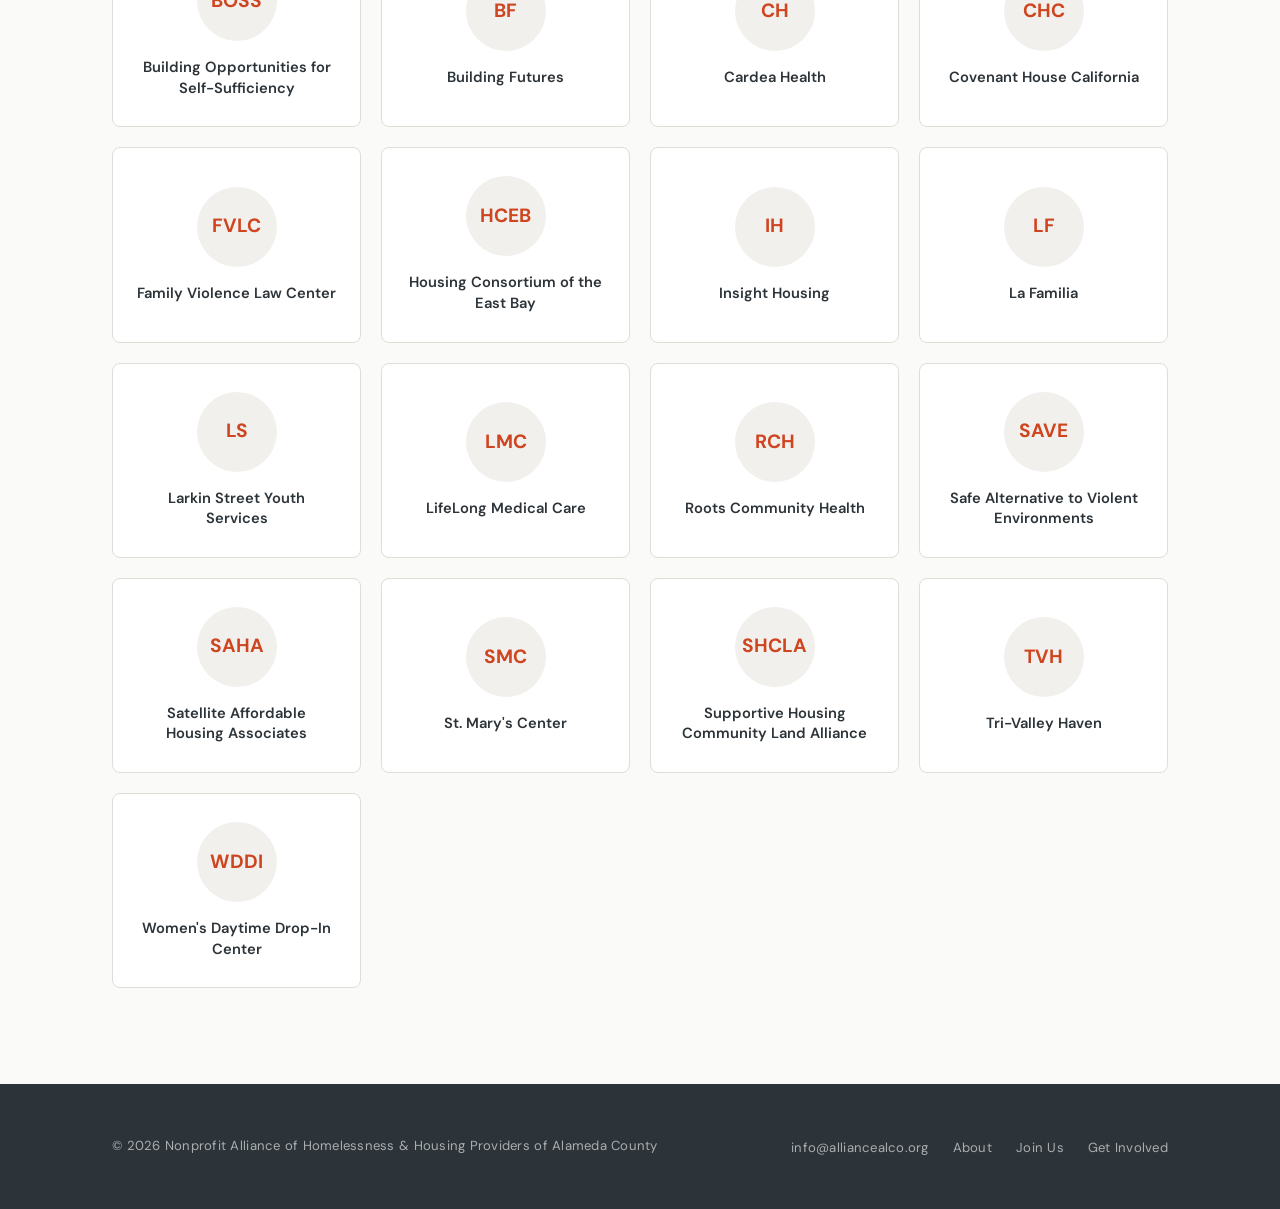
==== commit 39bc1775: "Split About page into About and Join Us, refactor header into shared component - Extract header into" ====
--- a/about.html
+++ b/about.html
@@ -4,7 +4,7 @@
   <meta charset="UTF-8">
   <meta name="viewport" content="width=device-width, initial-scale=1.0">
   <title>About — Nonprofit Alliance of Homelessness &amp; Housing Providers of Alameda County</title>
-  <meta name="description" content="Our purpose, membership details, and the founding members of the Nonprofit Alliance of Homelessness and Housing Providers of Alameda County.">
+  <meta name="description" content="Our purpose and founding members of the Nonprofit Alliance of Homelessness and Housing Providers of Alameda County.">
   <link rel="preconnect" href="https://fonts.googleapis.com">
   <link rel="preconnect" href="https://fonts.gstatic.com" crossorigin>
   <link href="https://fonts.googleapis.com/css2?family=DM+Sans:ital,opsz,wght@0,9..40,400;0,9..40,600;0,9..40,700;1,9..40,400&family=Source+Serif+4:opsz,wght@8..60,400;8..60,600&display=swap" rel="stylesheet">
@@ -13,28 +13,7 @@
 <body>
 
   <!-- ========== HEADER ========== -->
-  <header class="site-header">
-    <div class="header-inner">
-      <a href="index.html" class="header-logo">
-        <img src="assets/logo-transparent.png" alt="Nonprofit Alliance Logo">
-        <span>Nonprofit Alliance of Homelessness &amp;<br>Housing Providers of Alameda County</span>
-      </a>
-      <button class="hamburger" aria-label="Toggle menu" aria-expanded="false">
-        <svg viewBox="0 0 24 24" fill="none" stroke="currentColor" stroke-width="2">
-          <line x1="3" y1="6" x2="21" y2="6"/>
-          <line x1="3" y1="12" x2="21" y2="12"/>
-          <line x1="3" y1="18" x2="21" y2="18"/>
-        </svg>
-      </button>
-      <nav>
-        <ul class="nav-links">
-          <li><a href="index.html">Home</a></li>
-          <li><a href="about.html">About</a></li>
-          <li><a href="get-involved.html">Get Involved</a></li>
-        </ul>
-      </nav>
-    </div>
-  </header>
+  <div id="site-header"></div>
 
   <!-- ========== PURPOSE STATEMENT ========== -->
   <section class="purpose-section">
@@ -60,56 +39,6 @@
           <li>The system of care, and all its programs, are adequately funded to support quality services, shelter, and housing.</li>
           <li>The system of care adheres to contracting practices that promote healthy nonprofits and a healthy workforce.</li>
         </ul>
-      </div>
-    </div>
-  </section>
-
-  <!-- ========== WHO SHOULD JOIN ========== -->
-  <section class="section section--light">
-    <div class="container">
-      <div style="max-width:760px; margin:0 auto;">
-        <hr class="section-divider fade-in">
-        <h2 class="fade-in" style="text-align:center; margin-bottom:32px;">Who Should Join?</h2>
-        <p class="fade-in" style="margin-bottom:28px;">
-          Membership is open to nonprofit organizations, coalitions, or public-benefit entities that:
-        </p>
-        <ul class="purpose-goals fade-in">
-          <li>Operate within Alameda County</li>
-          <li>Provide homelessness, housing, or related supportive services</li>
-          <li>Support the Alliance's purpose statement</li>
-        </ul>
-
-        <h3 class="fade-in" style="margin-top:56px; margin-bottom:16px;">Founding Membership</h3>
-        <p class="fade-in" style="margin-bottom:20px;">
-          To sustain our work, members pay annual dues on a sliding scale based on their organization's annual budget. Organizations that operate across multiple counties have their dues calculated based on the percentage of services provided in Alameda County.
-        </p>
-        <p class="fade-in" style="margin-bottom:20px;">
-          Organizations that pledge prorated dues from March 1, 2026 through June 30, 2026 are recognized as the Alliance's <strong>Founding Members</strong> — featured on our letterhead, website, and in press releases announcing the Alliance's formal launch.
-        </p>
-        <p class="fade-in" style="font-size:0.92rem; color:var(--color-mid-gray);">
-          Needs-based hardship waivers are available at the Steering Committee's discretion.
-        </p>
-
-        <!-- Dues Table -->
-        <div class="dues-table-wrapper fade-in">
-          <table class="dues-table">
-            <thead>
-              <tr>
-                <th>Annual Budget</th>
-                <th>Founding Member Dues<br><span style="font-weight:400; text-transform:none; font-size:0.78rem;">Mar 1 – Jun 30, 2026</span></th>
-                <th>Annual Dues<br><span style="font-weight:400; text-transform:none; font-size:0.78rem;">Jul 1, 2026 – Jun 30, 2027</span></th>
-              </tr>
-            </thead>
-            <tbody>
-              <tr><td>&lt; $500K</td><td>$25</td><td>$100</td></tr>
-              <tr><td>$500K – $2M</td><td>$62.50</td><td>$250</td></tr>
-              <tr><td>$2M – $5M</td><td>$187.50</td><td>$750</td></tr>
-              <tr><td>$5M – $10M</td><td>$500</td><td>$2,000</td></tr>
-              <tr><td>$10M – $25M</td><td>$1,125</td><td>$4,500</td></tr>
-              <tr><td>$25M+</td><td>$1,250 – $1,750</td><td>$5,000 – $7,000</td></tr>
-            </tbody>
-          </table>
-        </div>
       </div>
     </div>
   </section>
@@ -232,20 +161,6 @@
     </div>
   </section>
 
-  <!-- ========== CTA ========== -->
-  <section class="section section--light">
-    <div class="container" style="text-align:center;">
-      <h2 class="fade-in">Ready to Join?</h2>
-      <p class="fade-in" style="margin:16px auto 36px; color:var(--color-mid-gray); font-size:1.05rem; max-width:520px;">
-        Become a member of the Alliance and help shape the future of housing and homelessness services in Alameda County.
-      </p>
-      <a href="https://docs.google.com/forms/d/e/1FAIpQLSe69scnPIRaoThyMR6WDxv0zRVeHmMl56t-_Q5QWDwLuuTLCQ/viewform?usp=header" class="btn btn--primary fade-in" target="_blank" rel="noopener">
-        Apply Now
-        <svg width="16" height="16" viewBox="0 0 24 24" fill="none" stroke="currentColor" stroke-width="2.5" stroke-linecap="round" stroke-linejoin="round"><line x1="5" y1="12" x2="19" y2="12"/><polyline points="12 5 19 12 12 19"/></svg>
-      </a>
-    </div>
-  </section>
-
   <!-- ========== FOOTER ========== -->
   <footer class="site-footer">
     <div class="footer-inner">
@@ -253,6 +168,7 @@
       <ul class="footer-links">
         <li><a href="mailto:info@alliancealco.org">info@alliancealco.org</a></li>
         <li><a href="about.html">About</a></li>
+        <li><a href="join.html">Join Us</a></li>
         <li><a href="get-involved.html">Get Involved</a></li>
       </ul>
     </div>
--- a/styles.css
+++ b/styles.css
@@ -107,8 +107,8 @@
 /* --- Fade-in Animation --- */
 .fade-in {
   opacity: 0;
-  transform: translateY(24px);
-  transition: opacity 0.7s var(--ease-out), transform 0.7s var(--ease-out);
+  transform: translateY(16px);
+  transition: opacity 0.4s var(--ease-out), transform 0.4s var(--ease-out);
 }
 
 .fade-in.visible {
@@ -156,12 +156,12 @@
 
 .header-logo span {
   font-family: var(--font-display);
-  font-size: 0.78rem;
+  font-size: 1rem;
   font-weight: 700;
   letter-spacing: 0.03em;
   text-transform: uppercase;
   line-height: 1.3;
-  max-width: 360px;
+  max-width: 560px;
   color: var(--color-charcoal);
 }
 
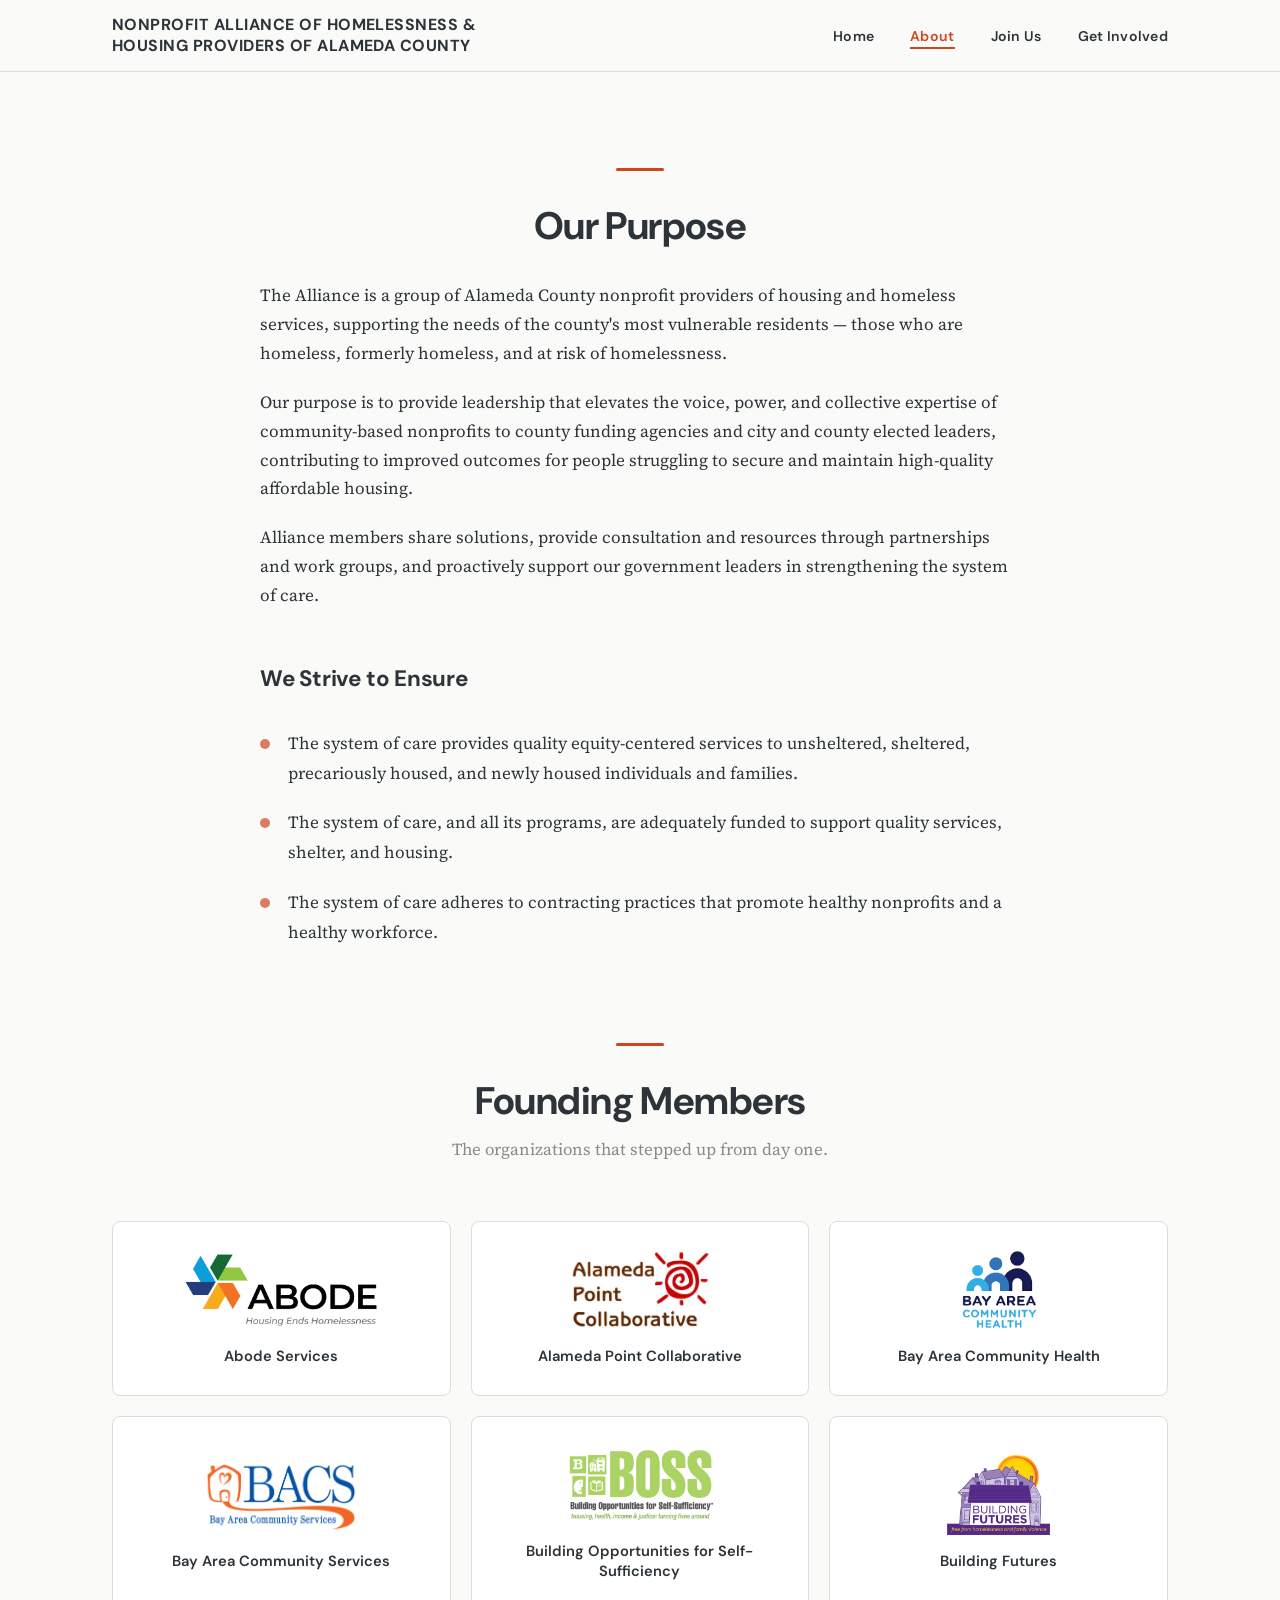
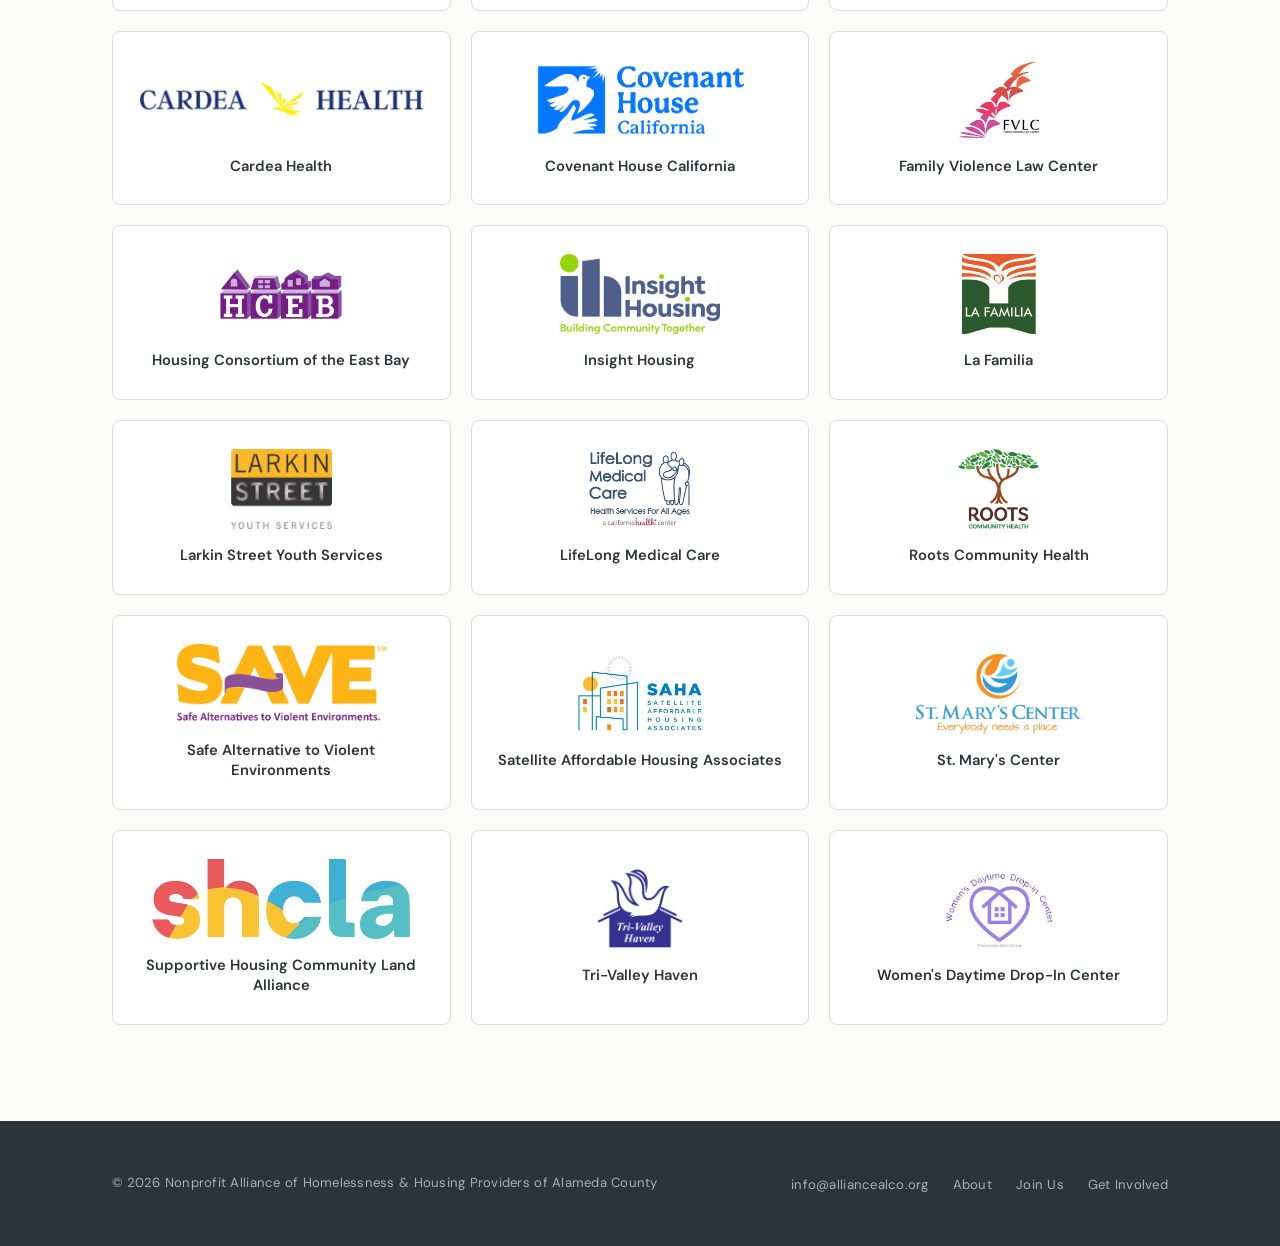
==== commit 8a927f97: "Add member logos and improve logo display on founding members grid - Add logos for all 21 founding m" ====
--- a/about.html
+++ b/about.html
@@ -52,127 +52,117 @@
 
       <div class="members-grid">
 
-        <div class="member-card fade-in">
-          <div class="member-card__logo"><span class="member-card__logo--placeholder">AS</span></div>
+        <a href="https://www.abode.org" class="member-card fade-in" target="_blank" rel="noopener">
+          <div class="member-card__logo"><img src="assets/abode-services.png" alt="Abode Services"></div>
           <h4>Abode Services</h4>
-        </div>
+        </a>
 
-        <div class="member-card fade-in">
-          <div class="member-card__logo"><span class="member-card__logo--placeholder">APC</span></div>
+        <a href="https://apcollaborative.org/" class="member-card fade-in" target="_blank" rel="noopener">
+          <div class="member-card__logo"><img src="assets/ap-collaborative.jpg" alt="Alameda Point Collaborative"></div>
           <h4>Alameda Point Collaborative</h4>
-        </div>
+        </a>
 
-        <div class="member-card fade-in">
-          <div class="member-card__logo"><span class="member-card__logo--placeholder">BACH</span></div>
+        <a href="https://bach.health/" class="member-card fade-in" target="_blank" rel="noopener">
+          <div class="member-card__logo"><img src="assets/bach.png" alt="Bay Area Community Health"></div>
           <h4>Bay Area Community Health</h4>
-        </div>
+        </a>
 
-        <div class="member-card fade-in">
-          <div class="member-card__logo"><span class="member-card__logo--placeholder">BACS</span></div>
+        <a href="https://bayareacs.org/" class="member-card fade-in" target="_blank" rel="noopener">
+          <div class="member-card__logo"><img src="assets/bacs.png" alt="Bay Area Community Services"></div>
           <h4>Bay Area Community Services</h4>
-        </div>
+        </a>
 
-        <div class="member-card fade-in">
-          <div class="member-card__logo"><span class="member-card__logo--placeholder">BOSS</span></div>
+        <a href="https://self-sufficiency.org" class="member-card fade-in" target="_blank" rel="noopener">
+          <div class="member-card__logo"><img src="assets/boss.jpg" alt="Building Opportunities for Self-Sufficiency"></div>
           <h4>Building Opportunities for Self-Sufficiency</h4>
-        </div>
+        </a>
 
-        <div class="member-card fade-in">
-          <div class="member-card__logo"><span class="member-card__logo--placeholder">BF</span></div>
+        <a href="https://bfwc.org/" class="member-card fade-in" target="_blank" rel="noopener">
+          <div class="member-card__logo"><img src="assets/building-futures.png" alt="Building Futures"></div>
           <h4>Building Futures</h4>
-        </div>
+        </a>
 
-        <div class="member-card fade-in">
-          <div class="member-card__logo"><span class="member-card__logo--placeholder">CH</span></div>
+        <a href="https://cardeahealth.org" class="member-card fade-in" target="_blank" rel="noopener">
+          <div class="member-card__logo"><img src="assets/cardea-health.png" alt="Cardea Health"></div>
           <h4>Cardea Health</h4>
-        </div>
+        </a>
 
-        <div class="member-card fade-in">
-          <div class="member-card__logo"><span class="member-card__logo--placeholder">CHC</span></div>
+        <a href="https://www.covenanthousecalifornia.org" class="member-card fade-in" target="_blank" rel="noopener">
+          <div class="member-card__logo"><img src="assets/covenant-house-ca.png" alt="Covenant House California"></div>
           <h4>Covenant House California</h4>
-        </div>
+        </a>
 
-        <div class="member-card fade-in">
-          <div class="member-card__logo"><span class="member-card__logo--placeholder">FVLC</span></div>
+        <a href="https://fvlc.org" class="member-card fade-in" target="_blank" rel="noopener">
+          <div class="member-card__logo"><img src="assets/fvlc.jpg" alt="Family Violence Law Center"></div>
           <h4>Family Violence Law Center</h4>
-        </div>
+        </a>
 
-        <div class="member-card fade-in">
-          <div class="member-card__logo"><span class="member-card__logo--placeholder">HCEB</span></div>
+        <a href="https://www.hceb.org" class="member-card fade-in" target="_blank" rel="noopener">
+          <div class="member-card__logo"><img src="assets/hceb.png" alt="Housing Consortium of the East Bay"></div>
           <h4>Housing Consortium of the East Bay</h4>
-        </div>
+        </a>
 
-        <div class="member-card fade-in">
-          <div class="member-card__logo"><span class="member-card__logo--placeholder">IH</span></div>
+        <a href="https://www.insighthousing.org" class="member-card fade-in" target="_blank" rel="noopener">
+          <div class="member-card__logo"><img src="assets/insight-housing.jpg" alt="Insight Housing"></div>
           <h4>Insight Housing</h4>
-        </div>
+        </a>
 
-        <div class="member-card fade-in">
-          <div class="member-card__logo"><span class="member-card__logo--placeholder">LF</span></div>
+        <a href="https://www.LiveLaFamilia.org" class="member-card fade-in" target="_blank" rel="noopener">
+          <div class="member-card__logo"><img src="assets/la-familia.jpg" alt="La Familia"></div>
           <h4>La Familia</h4>
-        </div>
+        </a>
 
-        <div class="member-card fade-in">
-          <div class="member-card__logo"><span class="member-card__logo--placeholder">LS</span></div>
+        <a href="https://www.larkinstreetyouth.org" class="member-card fade-in" target="_blank" rel="noopener">
+          <div class="member-card__logo"><img src="assets/larkin-street.jpg" alt="Larkin Street Youth Services"></div>
           <h4>Larkin Street Youth Services</h4>
-        </div>
+        </a>
 
-        <div class="member-card fade-in">
-          <div class="member-card__logo"><span class="member-card__logo--placeholder">LMC</span></div>
+        <a href="https://lifelongmedical.org" class="member-card fade-in" target="_blank" rel="noopener">
+          <div class="member-card__logo"><img src="assets/lifelong.png" alt="LifeLong Medical Care"></div>
           <h4>LifeLong Medical Care</h4>
-        </div>
+        </a>
 
-        <div class="member-card fade-in">
-          <div class="member-card__logo"><span class="member-card__logo--placeholder">RCH</span></div>
+        <a href="https://www.rootscommunityhealth.org" class="member-card fade-in" target="_blank" rel="noopener">
+          <div class="member-card__logo"><img src="assets/roots.png" alt="Roots Community Health"></div>
           <h4>Roots Community Health</h4>
-        </div>
+        </a>
 
-        <div class="member-card fade-in">
-          <div class="member-card__logo"><span class="member-card__logo--placeholder">SAVE</span></div>
+        <a href="https://save-dv.org/" class="member-card fade-in" target="_blank" rel="noopener">
+          <div class="member-card__logo"><img src="assets/save.png" alt="Safe Alternative to Violent Environments"></div>
           <h4>Safe Alternative to Violent Environments</h4>
-        </div>
+        </a>
 
-        <div class="member-card fade-in">
-          <div class="member-card__logo"><span class="member-card__logo--placeholder">SAHA</span></div>
+        <a href="https://www.sahahomes.org" class="member-card fade-in" target="_blank" rel="noopener">
+          <div class="member-card__logo"><img src="assets/saha.png" alt="Satellite Affordable Housing Associates"></div>
           <h4>Satellite Affordable Housing Associates</h4>
-        </div>
+        </a>
 
-        <div class="member-card fade-in">
-          <div class="member-card__logo"><span class="member-card__logo--placeholder">SMC</span></div>
+        <a href="https://stmaryscenter.org" class="member-card fade-in" target="_blank" rel="noopener">
+          <div class="member-card__logo"><img src="assets/st-marys.png" alt="St. Mary's Center"></div>
           <h4>St. Mary's Center</h4>
-        </div>
+        </a>
 
-        <div class="member-card fade-in">
-          <div class="member-card__logo"><span class="member-card__logo--placeholder">SHCLA</span></div>
+        <a href="https://www.shcla.land" class="member-card fade-in" target="_blank" rel="noopener">
+          <div class="member-card__logo"><img src="assets/shcla.jpg" alt="Supportive Housing Community Land Alliance"></div>
           <h4>Supportive Housing Community Land Alliance</h4>
-        </div>
+        </a>
 
-        <div class="member-card fade-in">
-          <div class="member-card__logo"><span class="member-card__logo--placeholder">TVH</span></div>
+        <a href="https://www.trivalleyhaven.org" class="member-card fade-in" target="_blank" rel="noopener">
+          <div class="member-card__logo"><img src="assets/trivalley.png" alt="Tri-Valley Haven"></div>
           <h4>Tri-Valley Haven</h4>
-        </div>
+        </a>
 
-        <div class="member-card fade-in">
-          <div class="member-card__logo"><span class="member-card__logo--placeholder">WDDI</span></div>
+        <a href="https://www.womensdropin.org" class="member-card fade-in" target="_blank" rel="noopener">
+          <div class="member-card__logo"><img src="assets/wddc.jpg" alt="Women's Daytime Drop-In Center"></div>
           <h4>Women's Daytime Drop-In Center</h4>
-        </div>
+        </a>
 
       </div>
     </div>
   </section>
 
   <!-- ========== FOOTER ========== -->
-  <footer class="site-footer">
-    <div class="footer-inner">
-      <p>&copy; 2026 Nonprofit Alliance of Homelessness &amp; Housing Providers of Alameda County</p>
-      <ul class="footer-links">
-        <li><a href="mailto:info@alliancealco.org">info@alliancealco.org</a></li>
-        <li><a href="about.html">About</a></li>
-        <li><a href="join.html">Join Us</a></li>
-        <li><a href="get-involved.html">Get Involved</a></li>
-      </ul>
-    </div>
-  </footer>
+  <div id="site-footer"></div>
 
   <script src="main.js"></script>
 </body>
--- a/styles.css
+++ b/styles.css
@@ -89,6 +89,11 @@
   max-width: 680px;
 }
 
+.purpose-section__inner p,
+.content-block p {
+  max-width: 100%;
+}
+
 /* --- Layout Utilities --- */
 .container {
   max-width: var(--max-width);
@@ -348,7 +353,7 @@
 
 /* --- Purpose Statement Section --- */
 .purpose-section {
-  padding: 96px 0;
+  padding: 96px 0 48px;
 }
 
 .purpose-section__inner {
@@ -399,7 +404,7 @@
 
 /* --- Founding Members --- */
 .members-section {
-  padding: 96px 0;
+  padding: 48px 0 96px;
 }
 
 .members-section h2 {
@@ -416,7 +421,7 @@
 
 .members-grid {
   display: grid;
-  grid-template-columns: repeat(auto-fill, minmax(220px, 1fr));
+  grid-template-columns: repeat(3, 1fr);
   gap: 20px;
 }
 
@@ -432,6 +437,8 @@
   text-align: center;
   min-height: 120px;
   transition: transform 0.3s var(--ease-out), box-shadow 0.3s var(--ease-out);
+  text-decoration: none;
+  color: var(--color-charcoal);
 }
 
 .member-card:hover {
@@ -440,22 +447,19 @@
 }
 
 .member-card__logo {
-  width: 80px;
+  width: 100%;
   height: 80px;
-  border-radius: 50%;
-  background: var(--color-light-gray);
   display: flex;
   align-items: center;
   justify-content: center;
   margin-bottom: 16px;
-  overflow: hidden;
   flex-shrink: 0;
 }
 
 .member-card__logo img {
   width: 100%;
   height: 100%;
-  object-fit: cover;
+  object-fit: contain;
 }
 
 .member-card__logo--placeholder {
@@ -616,7 +620,7 @@
   }
 
   .members-grid {
-    grid-template-columns: repeat(auto-fill, minmax(180px, 1fr));
+    grid-template-columns: repeat(3, 1fr);
   }
 }
 
